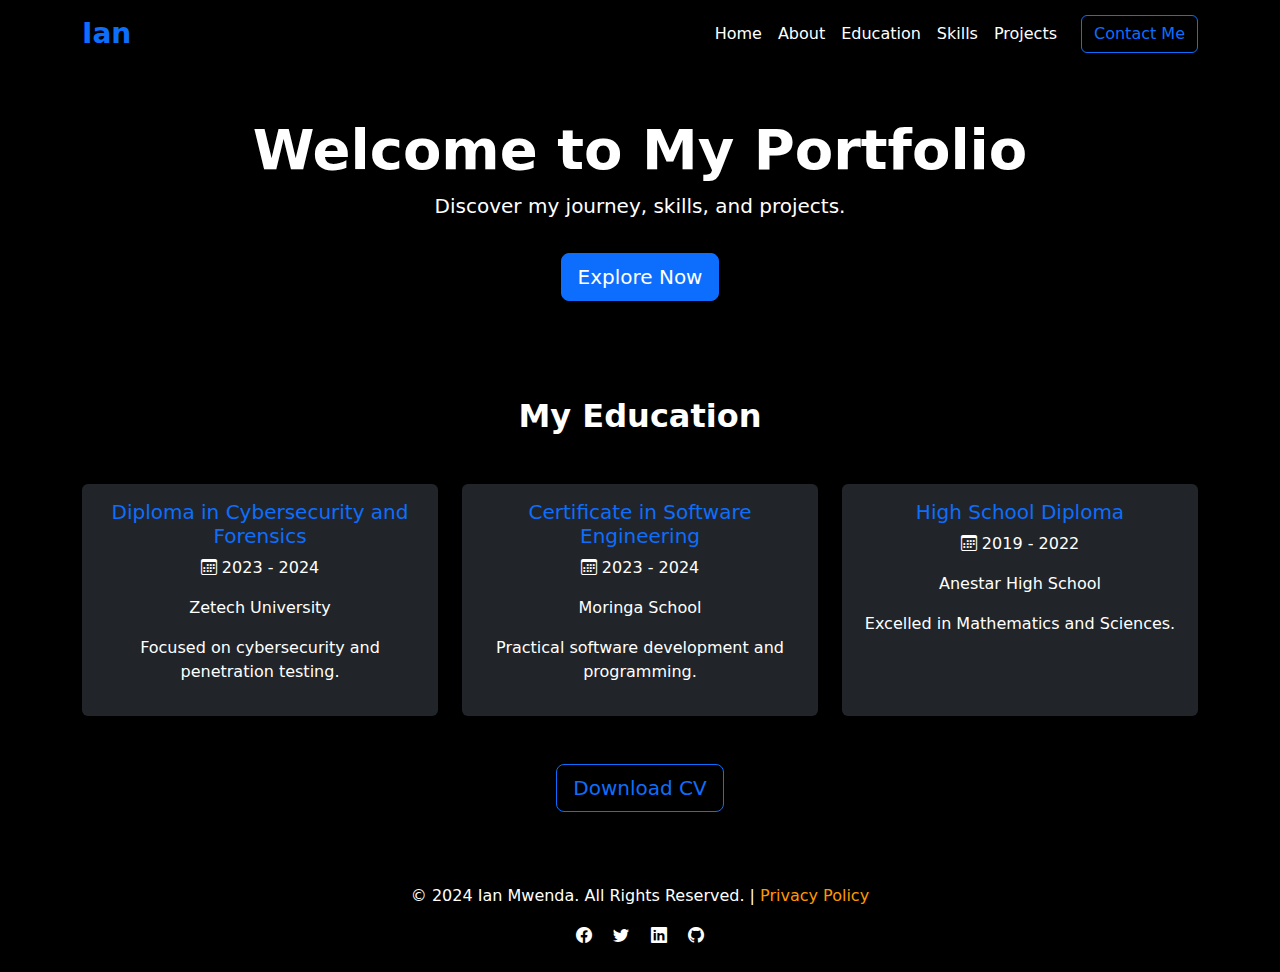
==== Education.html @ fd12a023 "first commit" ====
<!DOCTYPE html>
<html lang="en">
<head>
    <meta charset="UTF-8">
    <meta name="viewport" content="width=device-width, initial-scale=1.0">
    <title>Mwenda</title>
    <link rel="icon" href="./images/WhatsApp Image 2024-11-29 at 18.31.33_8668eee8.jpg">
    <link href="https://cdn.jsdelivr.net/npm/bootstrap@5.3.3/dist/css/bootstrap.min.css" rel="stylesheet" integrity="sha384-QWTKZyjpPEjISv5WaRU9OFeRpok6YctnYmDr5pNlyT2bRjXh0JMhjY6hW+ALEwIH" crossorigin="anonymous">
    <link href="https://cdn.jsdelivr.net/npm/bootstrap-icons/font/bootstrap-icons.css" rel="stylesheet">
    <script src="https://cdn.jsdelivr.net/npm/bootstrap@5.3.3/dist/js/bootstrap.bundle.min.js" integrity="sha384-YvpcrYf0tY3lHB60NNkmXc5s9fDVZLESaAA55NDzOxhy9GkcIdslK1eN7N6jIeHz" crossorigin="anonymous"></script>
    <style>
        body {
            background-color: black;
            color: white;
        }
        .navbar-brand:hover {
            color: #ff9800 !important;
        }
        .nav-link:hover {
            color: #ff9800 !important;
        }
        .card {
            transition: transform 0.3s, box-shadow 0.3s;
        }
        .card:hover {
            transform: scale(1.05);
            box-shadow: 0 10px 20px rgba(0, 0, 0, 0.5);
        }
        footer {
            background: #121212;
            color: #ccc;
        }
        footer a {
            color: #ff9800;
            text-decoration: none;
        }
        footer a:hover {
            text-decoration: underline;
        }
    </style>
</head>
<body style="background-color: black;">

    <!-- Navbar -->
    <nav class="navbar navbar-expand-lg navbar-dark bg-black sticky-top">
        <div class="container">
            <a class="navbar-brand fs-3 fw-bold text-primary" href="#">Ian</a>
            <button class="navbar-toggler" type="button" data-bs-toggle="collapse" data-bs-target="#navbarNavDropdown" aria-controls="navbarNavDropdown" aria-expanded="false" aria-label="Toggle navigation">
                <span class="navbar-toggler-icon"></span>
            </button>
            <div class="collapse navbar-collapse" id="navbarNavDropdown">
                <ul class="navbar-nav ms-auto">
                    <li class="nav-item">
                        <a class="nav-link text-white" href="./index.html">Home</a>
                    </li>
                    <li class="nav-item">
                        <a class="nav-link text-white" href="./About.html">About</a>
                    </li>
                    <li class="nav-item">
                        <a class="nav-link text-white" href="./Education.html">Education</a>
                    </li>
                    <li class="nav-item">
                        <a class="nav-link text-white" href="./Skills.html">Skills</a>
                    </li>
                    <li class="nav-item">
                        <a class="nav-link text-white" href="./Projects.html">Projects</a>
                    </li>
                </ul>
                <a href="./Contacts.html" class="btn btn-outline-primary ms-3">Contact Me</a>
            </div>
        </div>
    </nav>

    <!-- Hero Section -->
    <header class="text-center text-white py-5 bg-black">
        <div class="container">
            <h1 class="display-4 fw-bold text-white">Welcome to My Portfolio</h1>
            <p class="lead">Discover my journey, skills, and projects.</p>
            <a href="#education" class="btn btn-primary btn-lg mt-3">Explore Now</a>
        </div>
    </header>

    <!-- Education Section -->
    <section id="education" class="py-5">
        <div class="container">
            <h2 class="text-center fw-bold mb-5">My Education</h2>
            <div class="row">
                <!-- Card 1 -->
                <div class="col-md-4 mb-4">
                    <div class="card bg-dark text-white shadow border-0 h-100">
                        <div class="card-body text-center">
                            <h5 class="card-title text-primary">Diploma in Cybersecurity and Forensics</h5>
                            <p><i class="bi bi-calendar3"></i> 2023 - 2024</p>
                            <p>Zetech University</p>
                            <p>Focused on cybersecurity and penetration testing.</p>
                        </div>
                    </div>
                </div>
                <!-- Card 2 -->
                <div class="col-md-4 mb-4">
                    <div class="card bg-dark text-white shadow border-0 h-100">
                        <div class="card-body text-center">
                            <h5 class="card-title text-primary">Certificate in Software Engineering</h5>
                            <p><i class="bi bi-calendar3"></i> 2023 - 2024</p>
                            <p>Moringa School</p>
                            <p>Practical software development and programming.</p>
                        </div>
                    </div>
                </div>
                <!-- Card 3 -->
                <div class="col-md-4 mb-4">
                    <div class="card bg-dark text-white shadow border-0 h-100">
                        <div class="card-body text-center">
                            <h5 class="card-title text-primary">High School Diploma</h5>
                            <p><i class="bi bi-calendar3"></i> 2019 - 2022</p>
                            <p>Anestar High School</p>
                            <p>Excelled in Mathematics and Sciences.</p>
                        </div>
                    </div>
                </div>
            </div>
            <div class="text-center mt-4">
                <a href="/Documents/Srs persentation 4 AutoInsights.pptx" class="btn btn-outline-primary btn-lg">Download CV</a>
            </div>
        </div>
    </section>

    <!-- Footer -->
    <footer class="bg-black text-white text-center py-4">
        <div class="container">
          <p>&copy; 2024 Ian Mwenda. All Rights Reserved. | <a href="#">Privacy Policy</a></p>
            <div class="mt-3">
                <a href="#" class="text-white mx-2"><i class="bi bi-facebook"></i></a>
                <a href="#" class="text-white mx-2"><i class="bi bi-twitter"></i></a>
                <a href="#" class="text-white mx-2"><i class="bi bi-linkedin"></i></a>
                <a href="#" class="text-white mx-2"><i class="bi bi-github"></i></a>
            </div>
        </div>
    </footer>
</body>
</html>
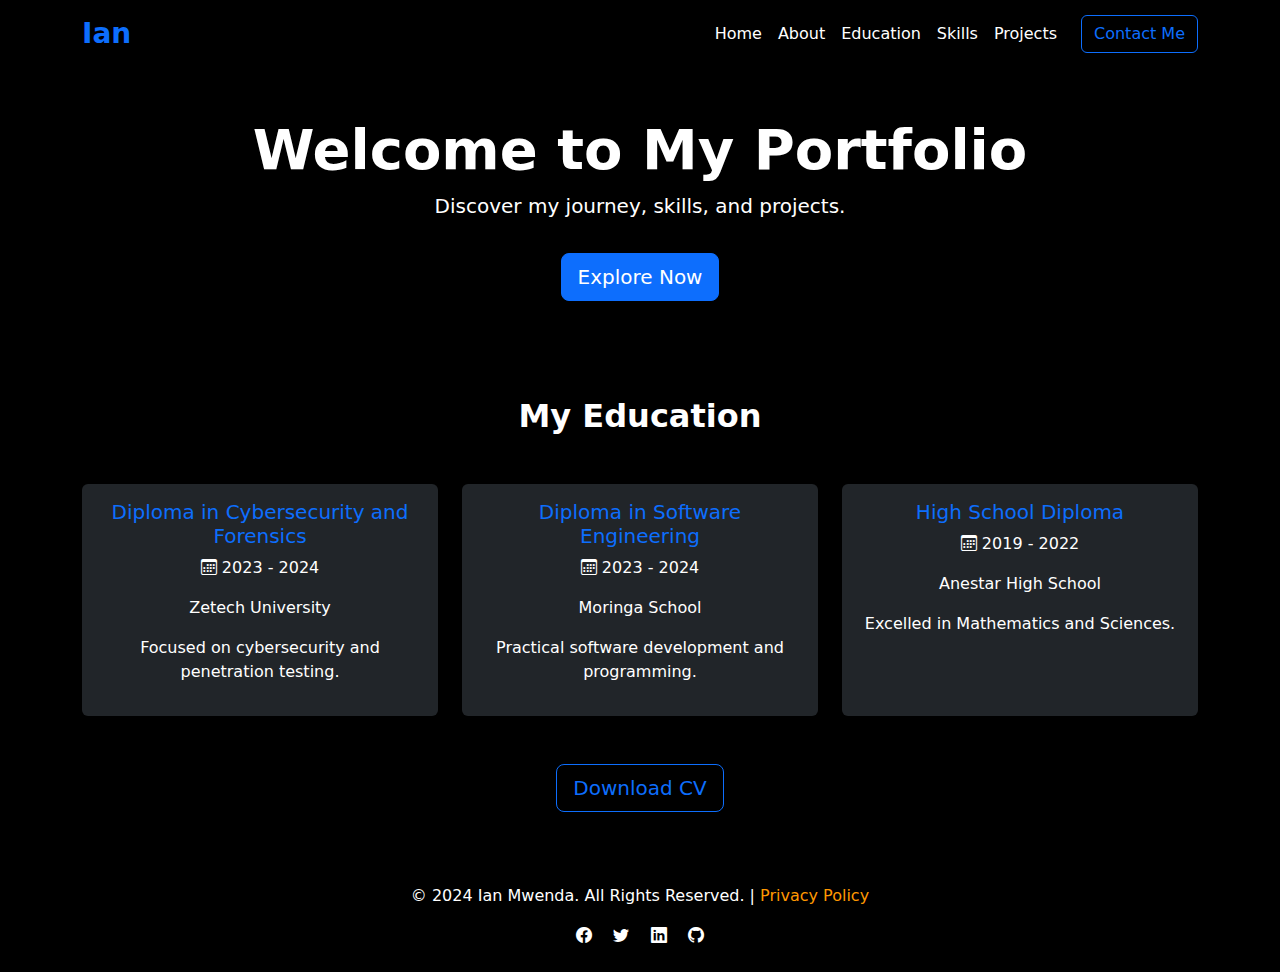
==== commit 8b0226cd: "Change" ====
--- a/Education.html
+++ b/Education.html
@@ -100,7 +100,7 @@
                 <div class="col-md-4 mb-4">
                     <div class="card bg-dark text-white shadow border-0 h-100">
                         <div class="card-body text-center">
-                            <h5 class="card-title text-primary">Certificate in Software Engineering</h5>
+                            <h5 class="card-title text-primary">Diploma in Software Engineering</h5>
                             <p><i class="bi bi-calendar3"></i> 2023 - 2024</p>
                             <p>Moringa School</p>
                             <p>Practical software development and programming.</p>
